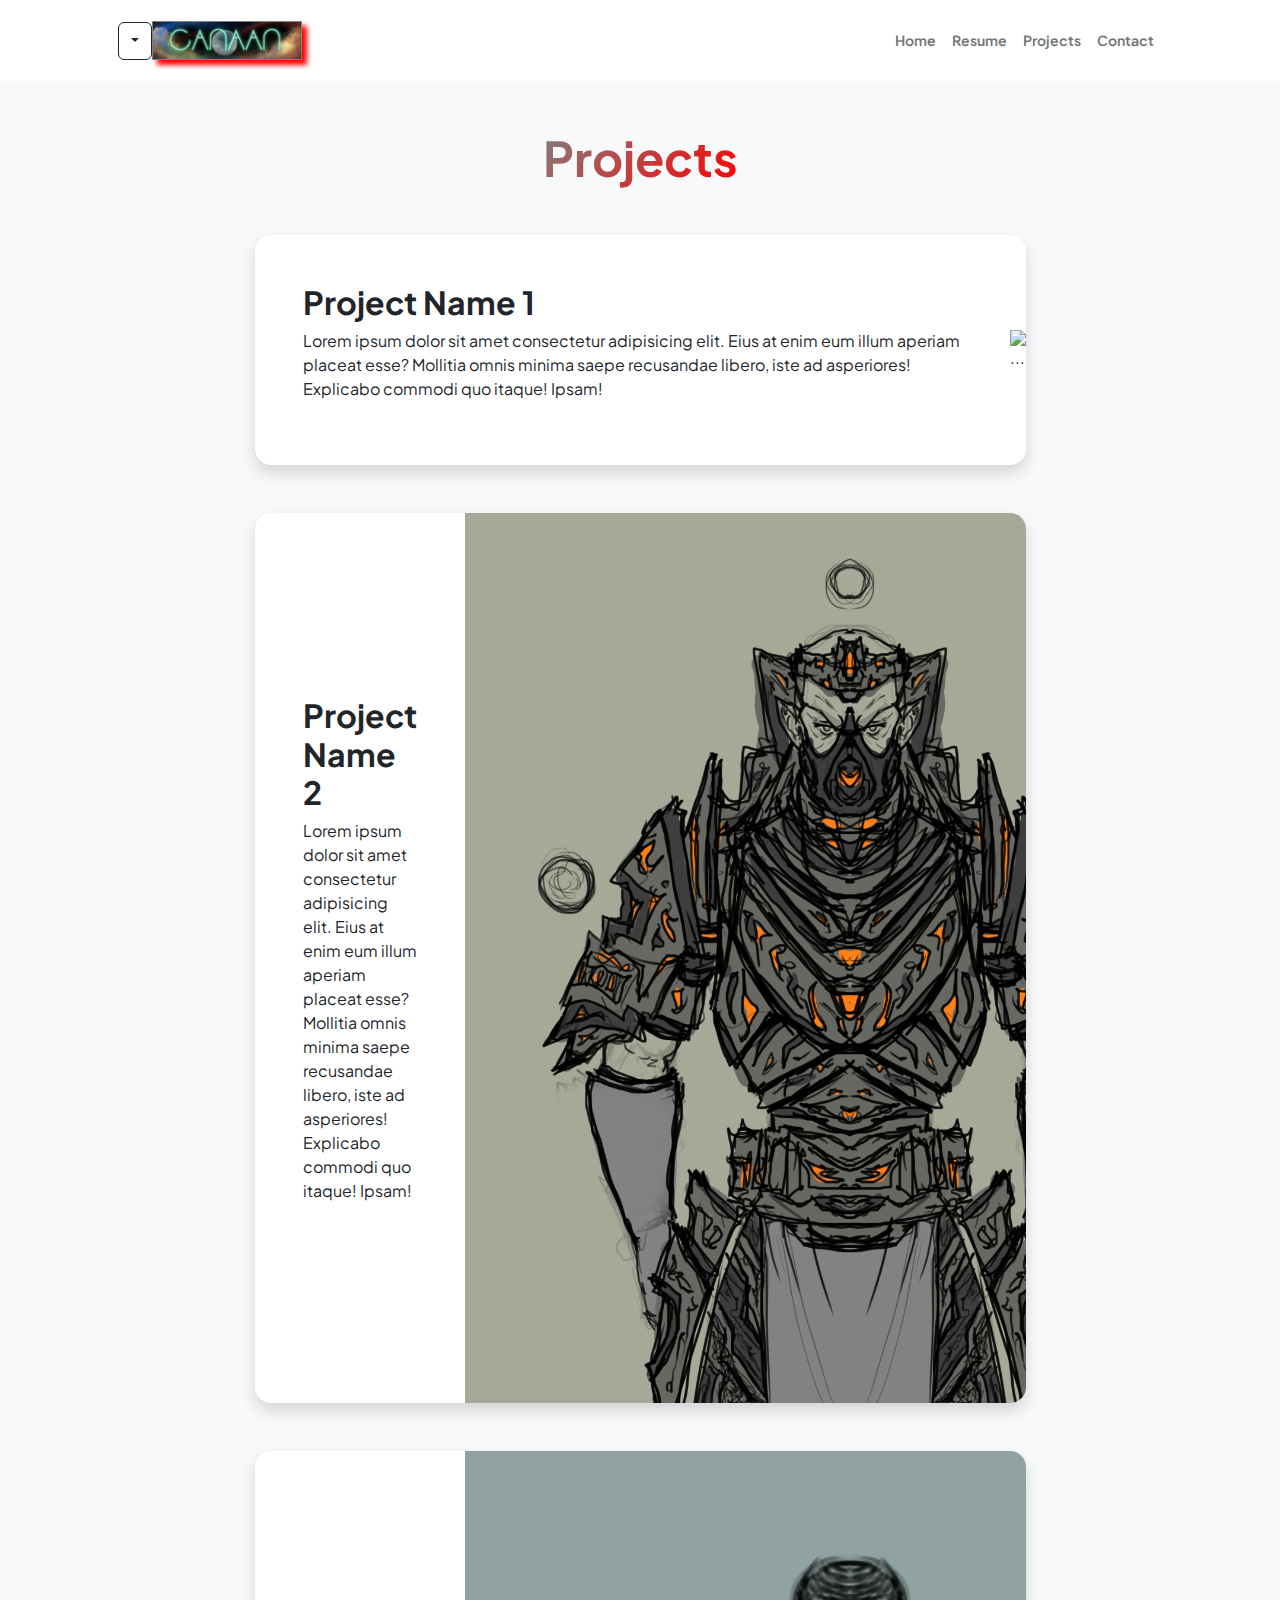
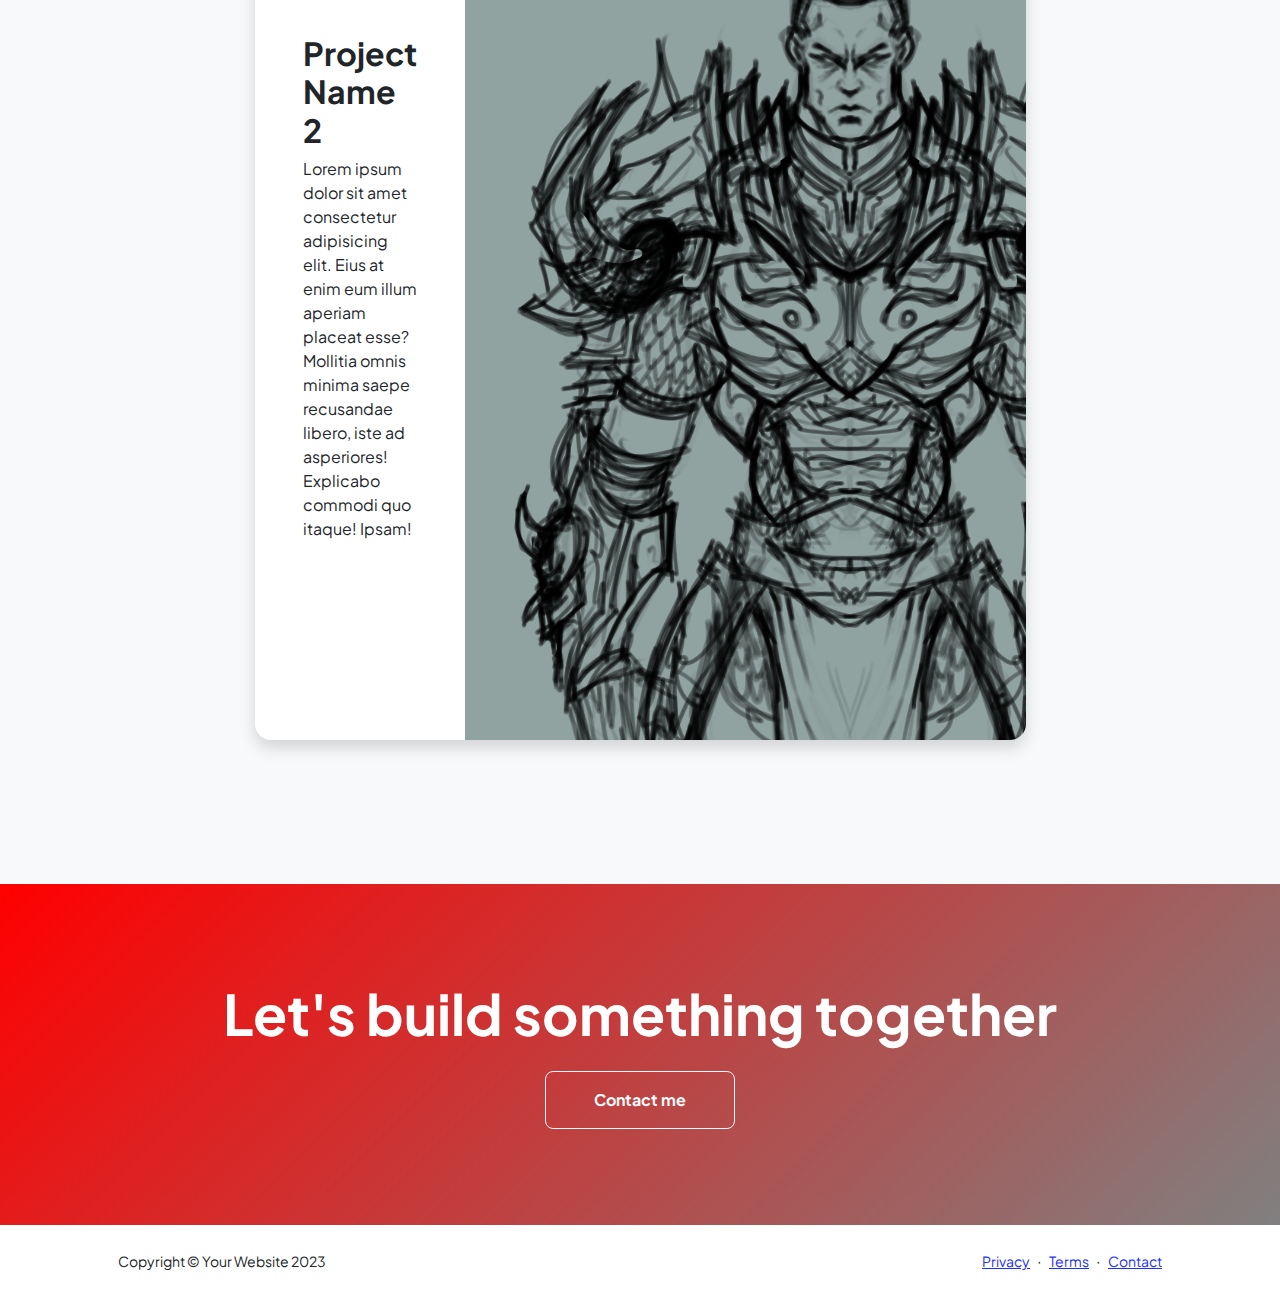
==== projects.html @ 00009ca5 "new push" ====
<!DOCTYPE html>
<html lang="en">
  <head>
    <meta charset="utf-8" />
    <meta
      name="viewport"
      content="width=device-width, initial-scale=1, shrink-to-fit=no"
    />
    <meta name="description" content="" />
    <meta name="author" content="" />
    <title>Personal - Start Bootstrap Theme</title>
    <!-- Favicon-->
    <link rel="icon" type="image/x-icon" href="assets/favicon.ico" />
    <!-- Custom Google font-->
    <link rel="preconnect" href="https://fonts.googleapis.com" />
    <link rel="preconnect" href="https://fonts.gstatic.com" crossorigin />
    <link
      href="https://fonts.googleapis.com/css2?family=Plus+Jakarta+Sans:wght@100;200;300;400;500;600;700;800;900&amp;display=swap"
      rel="stylesheet"
    />
    <!-- Bootstrap icons-->
    <link
      href="https://cdn.jsdelivr.net/npm/bootstrap-icons@1.8.1/font/bootstrap-icons.css"
      rel="stylesheet"
    />
    <!-- Core theme CSS (includes Bootstrap)-->
    <link href="style.css" rel="stylesheet" />
  </head>
  <body class="d-flex flex-column h-100 bg-light">
    <main class="flex-shrink-0">
      <!-- Navigation-->
      <nav class="navbar navbar-expand-lg navbar-light bg-white py-3">
        <div class="container px-5">
          <div class="dropdown">
            <button
              class="btn btn-outline-dark dropdown-toggle"
              type="button"
              id="dropdownMenuButton2"
              data-bs-toggle="dropdown"
              aria-expanded="false"
            ></button>
            <ul
              class="dropdown-menu dropdown-menu-dark"
              aria-labelledby="dropdownMenuButton2"
            >
              <li><a class="dropdown-item active" href="#">Action</a></li>
              <li><a class="dropdown-item" href="#">Another action</a></li>
              <li><a class="dropdown-item" href="#">Something else here</a></li>
              <li><hr class="dropdown-divider" /></li>
              <li><a class="dropdown-item" href="#">Separated link</a></li>
            </ul>
          </div>

          <a class="navbar-brand" href="index.html"
            ><span
              ><img
                width="150px"
                src="./images/RBBannerCANAAN.jpg"
                alt="Canaan"
                class="banrbtn"
              />
            </span>
          </a>
          <button
            class="navbar-toggler"
            type="button"
            data-bs-toggle="collapse"
            data-bs-target="#navbarSupportedContent"
            aria-controls="navbarSupportedContent"
            aria-expanded="false"
            aria-label="Toggle navigation"
          >
            <span class="navbar-toggler-icon"></span>
          </button>
          <div class="collapse navbar-collapse" id="navbarSupportedContent">
            <ul class="navbar-nav ms-auto mb-2 mb-lg-0 small fw-bolder">
              <li class="nav-item">
                <a class="nav-link" href="index.html">Home</a>
              </li>
              <li class="nav-item">
                <a class="nav-link" href="resume.html">Resume</a>
              </li>
              <li class="nav-item">
                <a class="nav-link" href="projects.html">Projects</a>
              </li>
              <li class="nav-item">
                <a class="nav-link" href="contact.html">Contact</a>
              </li>
            </ul>
          </div>
        </div>
      </nav>
      <!-- Projects Section-->
      <section class="py-5">
        <div class="container px-5 mb-5">
          <div class="text-center mb-5">
            <h1 class="display-5 fw-bolder mb-0">
              <span class="text-gradient d-inline">Projects</span>
            </h1>
          </div>
          <div class="row gx-5 justify-content-center">
            <div class="col-lg-11 col-xl-9 col-xxl-8">
              <!-- Project Card 1-->
              <div class="card overflow-hidden shadow rounded-4 border-0 mb-5">
                <div class="card-body p-0">
                  <div class="d-flex align-items-center">
                    <div class="p-5">
                      <h2 class="fw-bolder">Project Name 1</h2>
                      <p>
                        Lorem ipsum dolor sit amet consectetur adipisicing elit.
                        Eius at enim eum illum aperiam placeat esse? Mollitia
                        omnis minima saepe recusandae libero, iste ad
                        asperiores! Explicabo commodi quo itaque! Ipsam!
                      </p>
                    </div>
                    <img
                      class="img-fluid"
                      src="./images/fullmoon.jpg"
                      alt="..."
                    />
                  </div>
                </div>
              </div>
              <!-- Project Card 2-->
              <div class="card overflow-hidden shadow rounded-4 border-0 mb-5" width="10000000px">
                <div class="card-body p-0">
                  <div class="d-flex align-items-center">
                    <div class="p-5">
                      <h2 class="fw-bolder">Project Name 2</h2>
                      <p>
                        Lorem ipsum dolor sit amet consectetur adipisicing elit.
                        Eius at enim eum illum aperiam placeat esse? Mollitia
                        omnis minima saepe recusandae libero, iste ad
                        asperiores! Explicabo commodi quo itaque! Ipsam!
                      </p>
                    </div>
                    <img
                      class="img-fluid"
                      src="./images/p1.jpg"
                      alt="..."

                    />
                  </div>
                </div>
              </div>

              <!-- Project Card 3-->
              <div class="card overflow-hidden shadow rounded-4 border-0 mb-5">
                <div class="card-body p-0">
                  <div class="d-flex align-items-center">
                    <div class="p-5">
                      <h2 class="fw-bolder">Project Name 2</h2>
                      <p>
                        Lorem ipsum dolor sit amet consectetur adipisicing elit.
                        Eius at enim eum illum aperiam placeat esse? Mollitia
                        omnis minima saepe recusandae libero, iste ad
                        asperiores! Explicabo commodi quo itaque! Ipsam!
                      </p>
                    </div>
                    <img
                      class="img-fluid"
                      src="./images/p2.jpg"
                      alt="..."
                    />
                  </div>
                </div>
              </div>

            </div>
          </div>
        </div>
      </section>
      <!-- Call to action section-->
      <section class="py-5 bg-gradient-primary-to-secondary text-white">
        <div class="container px-5 my-5">
          <div class="text-center">
            <h2 class="display-4 fw-bolder mb-4">
              Let's build something together
            </h2>
            <a
              class="btn btn-outline-light btn-lg px-5 py-3 fs-6 fw-bolder"
              href="contact.html"
              >Contact me</a
            >
          </div>
        </div>
      </section>
    </main>
    <!-- Footer-->
    <footer class="bg-white py-4 mt-auto">
      <div class="container px-5">
        <div
          class="row align-items-center justify-content-between flex-column flex-sm-row"
        >
          <div class="col-auto">
            <div class="small m-0">Copyright &copy; Your Website 2023</div>
          </div>
          <div class="col-auto">
            <a class="small" href="#!">Privacy</a>
            <span class="mx-1">&middot;</span>
            <a class="small" href="#!">Terms</a>
            <span class="mx-1">&middot;</span>
            <a class="small" href="#!">Contact</a>
          </div>
        </div>
      </div>
    </footer>
    <!-- Bootstrap core JS-->
    <script src="https://cdn.jsdelivr.net/npm/bootstrap@5.2.3/dist/js/bootstrap.bundle.min.js"></script>
    <!-- Core theme JS-->
    <script src="js/scripts.js"></script>
  </body>
</html>
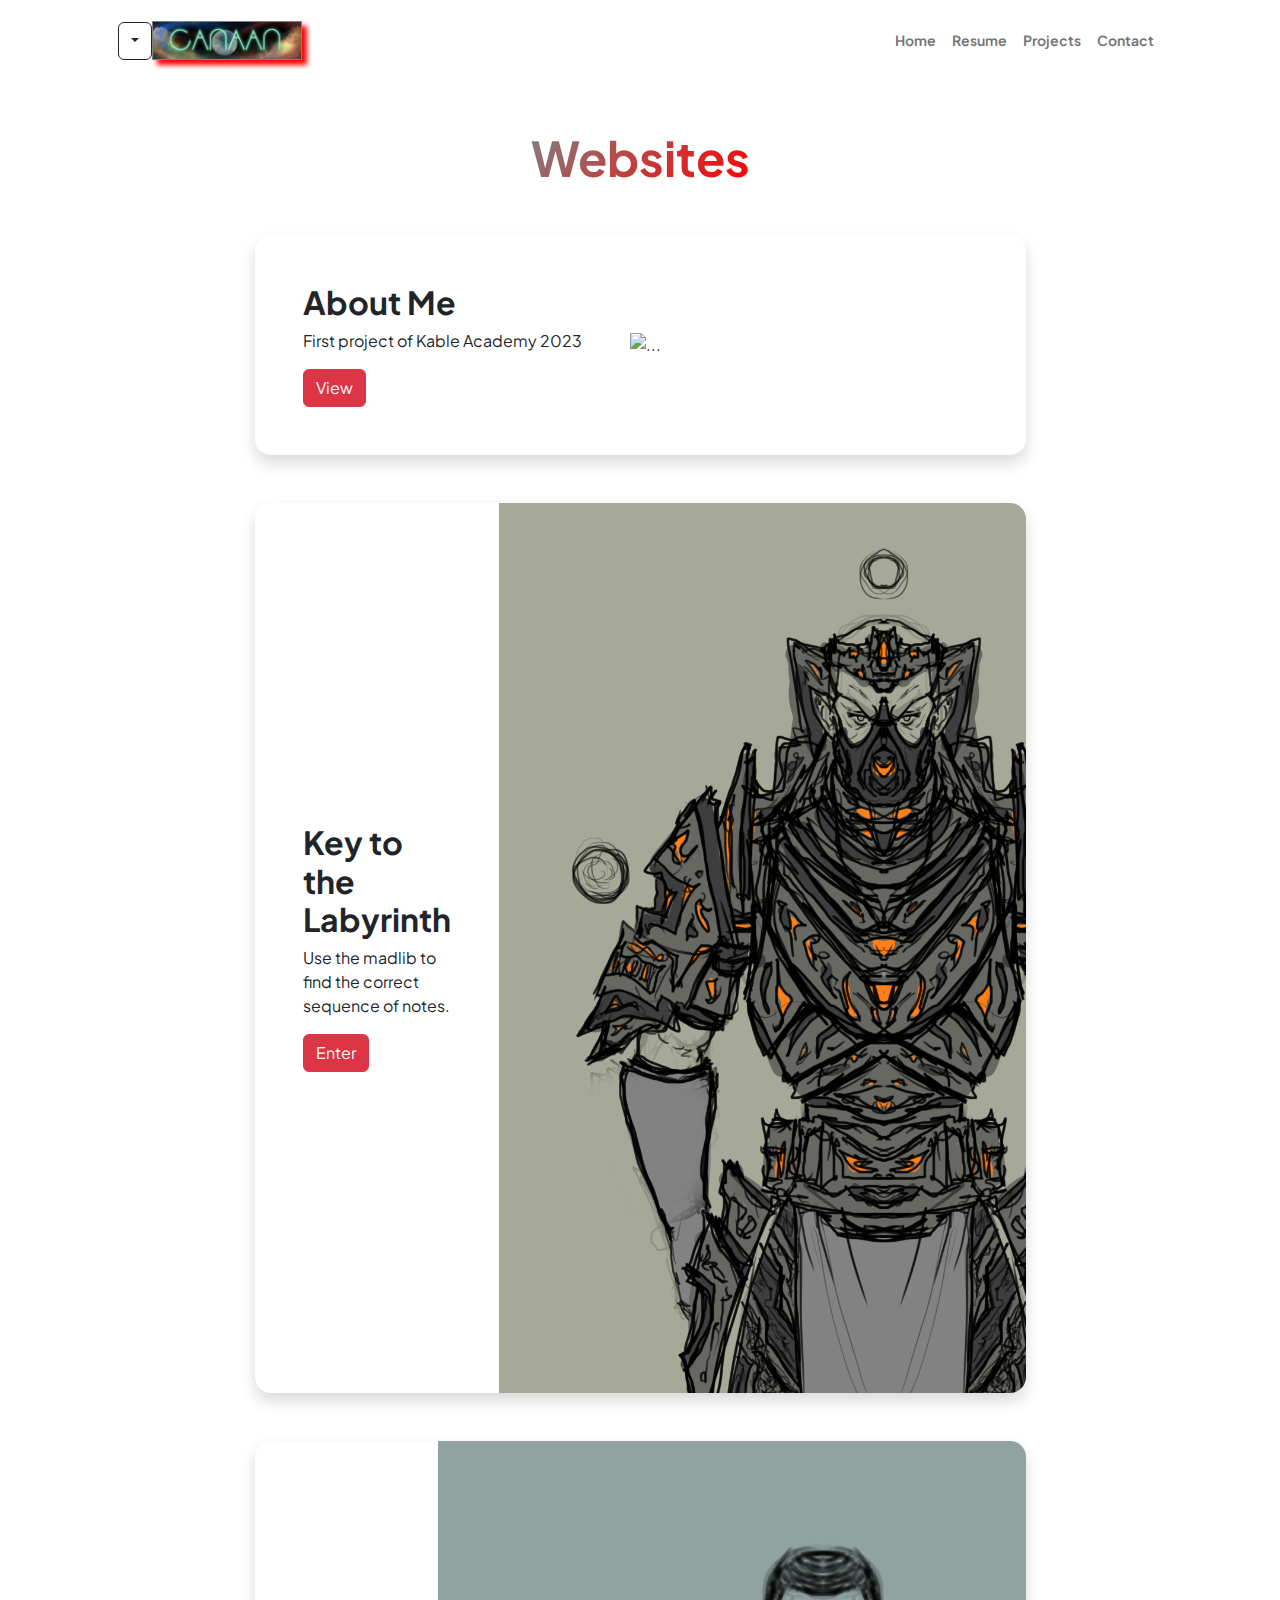
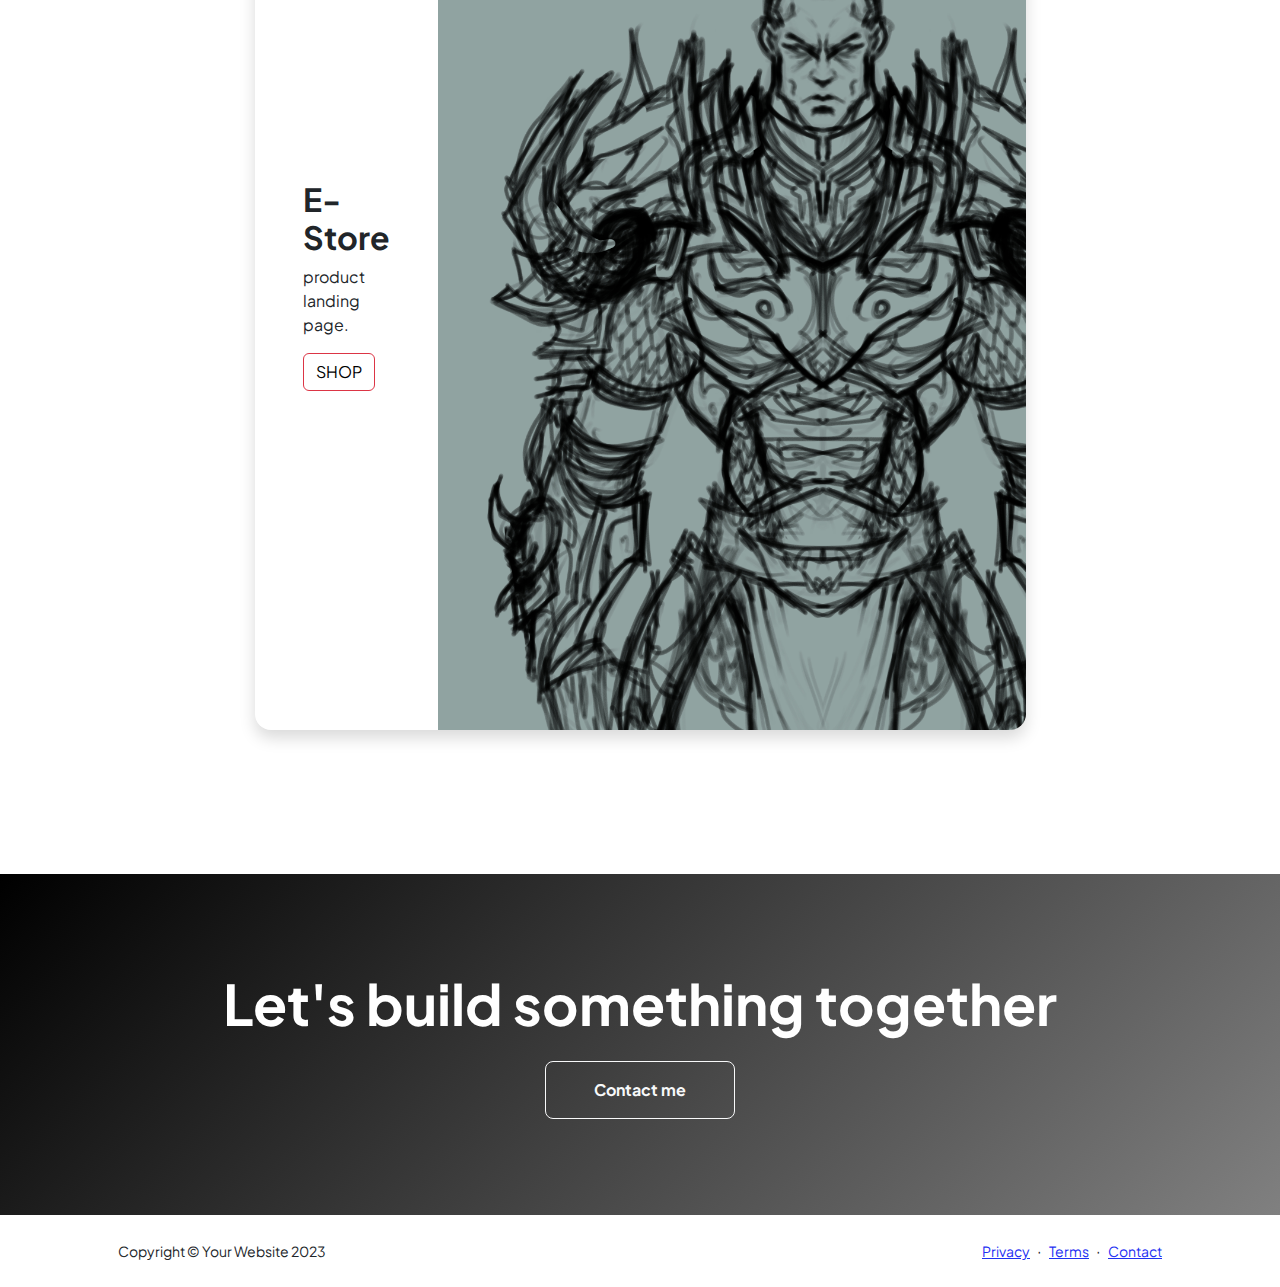
==== commit 02555b97: "05/08/23" ====
--- a/projects.html
+++ b/projects.html
@@ -1,213 +1,248 @@
 <!DOCTYPE html>
 <html lang="en">
-  <head>
-    <meta charset="utf-8" />
-    <meta
-      name="viewport"
-      content="width=device-width, initial-scale=1, shrink-to-fit=no"
-    />
-    <meta name="description" content="" />
-    <meta name="author" content="" />
-    <title>Personal - Start Bootstrap Theme</title>
-    <!-- Favicon-->
-    <link rel="icon" type="image/x-icon" href="assets/favicon.ico" />
-    <!-- Custom Google font-->
-    <link rel="preconnect" href="https://fonts.googleapis.com" />
-    <link rel="preconnect" href="https://fonts.gstatic.com" crossorigin />
-    <link
-      href="https://fonts.googleapis.com/css2?family=Plus+Jakarta+Sans:wght@100;200;300;400;500;600;700;800;900&amp;display=swap"
-      rel="stylesheet"
-    />
-    <!-- Bootstrap icons-->
-    <link
-      href="https://cdn.jsdelivr.net/npm/bootstrap-icons@1.8.1/font/bootstrap-icons.css"
-      rel="stylesheet"
-    />
-    <!-- Core theme CSS (includes Bootstrap)-->
-    <link href="style.css" rel="stylesheet" />
-  </head>
-  <body class="d-flex flex-column h-100 bg-light">
-    <main class="flex-shrink-0">
-      <!-- Navigation-->
-      <nav class="navbar navbar-expand-lg navbar-light bg-white py-3">
-        <div class="container px-5">
+<head>
+  <meta charset="utf-8" />
+  <meta name="viewport" content="width=device-width, initial-scale=1, shrink-to-fit=no" />
+  <meta name="description" content="" />
+  <meta name="author" content="" />
+  <title>Personal - Start Bootstrap Theme</title>
+  <!-- Favicon-->
+  <link rel="icon" type="image/x-icon" href="assets/favicon.ico" />
+  <!-- Custom Google font-->
+  <link rel="preconnect" href="https://fonts.googleapis.com" />
+  <link rel="preconnect" href="https://fonts.gstatic.com" crossorigin />
+  <link
+    href="https://fonts.googleapis.com/css2?family=Plus+Jakarta+Sans:wght@100;200;300;400;500;600;700;800;900&amp;display=swap"
+    rel="stylesheet" />
+  <!-- Bootstrap icons-->
+  <link href="https://cdn.jsdelivr.net/npm/bootstrap-icons@1.8.1/font/bootstrap-icons.css" rel="stylesheet" />
+  <!-- Core theme CSS (includes Bootstrap)-->
+  <link href="style.css" rel="stylesheet" />
+</head>
+<body class="d-flex flex-column h-100">
+  <main class="flex-shrink-0" style="background: url(./images/fullmoon.jpg);">
+    <!-- Navigation-->
+    <nav class="navbar navbar-expand-lg navbar-light bg-white py-3">
+      <div class="container px-5">
+        <div class="list-group">
           <div class="dropdown">
-            <button
-              class="btn btn-outline-dark dropdown-toggle"
-              type="button"
-              id="dropdownMenuButton2"
-              data-bs-toggle="dropdown"
-              aria-expanded="false"
-            ></button>
-            <ul
-              class="dropdown-menu dropdown-menu-dark"
-              aria-labelledby="dropdownMenuButton2"
-            >
-              <li><a class="dropdown-item active" href="#">Action</a></li>
-              <li><a class="dropdown-item" href="#">Another action</a></li>
-              <li><a class="dropdown-item" href="#">Something else here</a></li>
-              <li><hr class="dropdown-divider" /></li>
-              <li><a class="dropdown-item" href="#">Separated link</a></li>
+            <button class="btn btn-outline-dark dropdown-toggle" type="button" id="dropdownMenuButton2"
+              data-bs-toggle="dropdown" aria-expanded="false"></button>
+            <ul class="dropdown-menu dropdown-menu-dark  " aria-labelledby="dropdownMenuButton2">
+              <li><a class="dropdown-item nav-link active"  data-bs-toggle="list" href="#websites" data-toggle="tab" role="tab">Websites</a>
+              </li>
+              <li><a class="dropdown-item nav-link "  data-bs-toggle="list" href="#artwork" data-toggle="tab" role="tab">Artwork</a></li>
             </ul>
           </div>
-
-          <a class="navbar-brand" href="index.html"
-            ><span
-              ><img
-                width="150px"
-                src="./images/RBBannerCANAAN.jpg"
-                alt="Canaan"
-                class="banrbtn"
-              />
-            </span>
-          </a>
-          <button
-            class="navbar-toggler"
-            type="button"
-            data-bs-toggle="collapse"
-            data-bs-target="#navbarSupportedContent"
-            aria-controls="navbarSupportedContent"
-            aria-expanded="false"
-            aria-label="Toggle navigation"
-          >
-            <span class="navbar-toggler-icon"></span>
-          </button>
-          <div class="collapse navbar-collapse" id="navbarSupportedContent">
-            <ul class="navbar-nav ms-auto mb-2 mb-lg-0 small fw-bolder">
-              <li class="nav-item">
-                <a class="nav-link" href="index.html">Home</a>
-              </li>
-              <li class="nav-item">
-                <a class="nav-link" href="resume.html">Resume</a>
-              </li>
-              <li class="nav-item">
-                <a class="nav-link" href="projects.html">Projects</a>
-              </li>
-              <li class="nav-item">
-                <a class="nav-link" href="contact.html">Contact</a>
-              </li>
-            </ul>
+        </div>
+        <a class="navbar-brand" href="index.html"><span><img width="150px" src="./images/RBBannerCANAAN.jpg"
+              alt="Canaan" class="banrbtn" />
+          </span>
+        </a>
+        <button class="navbar-toggler" type="button" data-bs-toggle="collapse" data-bs-target="#navbarSupportedContent"
+          aria-controls="navbarSupportedContent" aria-expanded="false" aria-label="Toggle navigation">
+          <span class="navbar-toggler-icon"></span>
+        </button>
+        <div class="collapse navbar-collapse" id="navbarSupportedContent">
+          <ul class="navbar-nav ms-auto mb-2 mb-lg-0 small fw-bolder">
+            <li class="nav-item">
+              <a class="nav-link" href="index.html">Home</a>
+            </li>
+            <li class="nav-item">
+              <a class="nav-link" href="resume.html">Resume</a>
+            </li>
+            <li class="nav-item">
+              <a class="nav-link" href="projects.html">Projects</a>
+            </li>
+            <li class="nav-item">
+              <a class="nav-link" href="contact.html">Contact</a>
+            </li>
+          </ul>
+        </div>
+      </div>
+    </nav>
+    <!-- Projects Section-->
+    <section class="py-5">
+      <div class="container px-5 mb-5">
+        <div class="tab-content">
+            <!-- website start -->
+          <div class="tab-pane active" id="websites" role="tabpanel">
+            <div class="text-center mb-5">
+              <h1 class="display-5 fw-bolder mb-0">
+                <span class="text-gradient d-inline">Websites</span>
+              </h1>
+            </div>
+            <div class="row gx-5 justify-content-center">
+              <div class="col-lg-11 col-xl-9 col-xxl-8">
+                <!-- Project Card 1-->
+                <div class="card overflow-hidden shadow rounded-4 border-0 mb-5">
+                  <div class="card-body p-0">
+                    <div class="d-flex align-items-center">
+                      <div class="p-5">
+                        <h2 class="fw-bolder">About Me</h2>
+                        <p>
+                          First project of Kable Academy 2023
+                        </p>
+                        <a href="https://artofcjc.github.io/aboutMe/"><button class="btn btn-danger projectbutton">View</button></a>
+                      </div>
+                      <img class="img-fluid" src="./images/fullmoon.jpg" alt="..." />
+                    </div>
+                  </div>
+                </div>
+                <!-- Project Card 2-->
+                <div class="card overflow-hidden shadow rounded-4 border-0 mb-5" width="10000000px">
+                  <div class="card-body p-0">
+                    <div class="d-flex align-items-center">
+                      <div class="p-5">
+                        <h2 class="fw-bolder">Key to the Labyrinth</h2>
+                        <p>
+                          Use the madlib to find the correct sequence of notes.
+                        </p>
+                        <a href="https://artofcjc.github.io/madlib/"><button class="btn btn-danger projectbutton">Enter</button></a>
+                      </div>
+                      <img class="img-fluid" src="./images/p1.jpg" alt="..." />
+                    </div>
+                  </div>
+                </div>
+                <!-- Project Card 3-->
+                <div class="card overflow-hidden shadow rounded-4 border-0 mb-5">
+                  <div class="card-body p-0">
+                    <div class="d-flex align-items-center">
+                      <div class="p-5">
+                        <h2 class="fw-bolder">E-Store</h2>
+                        <p>
+                          product landing page.
+                        </p>
+                        <a href="https://artofcjc.github.io/Product-Landing-Page/"><button class="btn btn-outline-danger text-secondary projectbutton">SHOP</button></a>
+                      </div>
+                      <img class="img-fluid" src="./images/p2.jpg" alt="..." />
+                    </div>
+                  </div>
+                </div>
+              </div>
+            </div>
           </div>
-        </div>
-      </nav>
-      <!-- Projects Section-->
-      <section class="py-5">
-        <div class="container px-5 mb-5">
-          <div class="text-center mb-5">
-            <h1 class="display-5 fw-bolder mb-0">
-              <span class="text-gradient d-inline">Projects</span>
-            </h1>
+          <!-- websites end -->
+          <!-- artwork start -->
+          <div class="tab-pane" id="artwork" role="tabpanel">
+            <div class="text-center mb-5">
+              <h1 class="display-5 fw-bolder mb-0">
+                <span class="text-gradient d-inline">Artwork</span>
+              </h1>
+            </div>
+            <div class="row gx-5 justify-content-center">
+              <div class="col-lg-11 col-xl-9 col-xxl-8">
+                <!-- Project Card 1-->
+                <div class="card overflow-hidden shadow rounded-4 border-0 mb-5">
+                  <div class="card-body p-0">
+                    <div class="d-flex align-items-center">
+                      <div class="p-5">
+                        <h2 class="fw-bolder">Project Name 1</h2>
+                        <p>
+                          Lorem ipsum dolor sit amet consectetur adipisicing elit.
+                          Eius at enim eum illum aperiam placeat esse? Mollitia
+                          omnis minima saepe recusandae libero, iste ad
+                          asperiores! Explicabo commodi quo itaque! Ipsam!
+                        </p>
+                      </div>
+                      <img class="img-fluid" src="./images/fullmoon.jpg" alt="..." />
+                    </div>
+                  </div>
+                </div>
+                <!-- Project Card 2-->
+                <div class="card overflow-hidden shadow rounded-4 border-0 mb-5">
+                  <div class="card-body p-0">
+                    <div class="d-flex align-items-center">
+                      <div class="p-5">
+                        <h2 class="fw-bolder">Project Name 2</h2>
+                        <p>
+                          Lorem ipsum dolor sit amet consectetur adipisicing elit.
+                          Eius at enim eum illum aperiam placeat esse? Mollitia
+                          omnis minima saepe recusandae libero, iste ad
+                          asperiores! Explicabo commodi quo itaque! Ipsam!
+                        </p>
+                      </div>
+                      <img class="img-fluid" src="./images/p1.jpg" alt="..." />
+                    </div>
+                  </div>
+                </div>
+                <!-- Project Card 3-->
+                <div class="card overflow-hidden shadow rounded-4 border-0 mb-5">
+                  <div class="card-body p-0">
+                    <div class="d-flex align-items-center">
+                      <div class="p-5">
+                        <h2 class="fw-bolder">Project Name 2</h2>
+                        <p>
+                          Lorem ipsum dolor sit amet consectetur adipisicing elit.
+                          Eius at enim eum illum aperiam placeat esse? Mollitia
+                          omnis minima saepe recusandae libero, iste ad
+                          asperiores! Explicabo commodi quo itaque! Ipsam!
+                        </p>
+                      </div>
+                      <img class="img-fluid" src="" alt="..." />
+                    </div>
+                  </div>
+                </div>
+              </div>
+            </div>
           </div>
-          <div class="row gx-5 justify-content-center">
-            <div class="col-lg-11 col-xl-9 col-xxl-8">
-              <!-- Project Card 1-->
-              <div class="card overflow-hidden shadow rounded-4 border-0 mb-5">
-                <div class="card-body p-0">
-                  <div class="d-flex align-items-center">
-                    <div class="p-5">
-                      <h2 class="fw-bolder">Project Name 1</h2>
-                      <p>
-                        Lorem ipsum dolor sit amet consectetur adipisicing elit.
-                        Eius at enim eum illum aperiam placeat esse? Mollitia
-                        omnis minima saepe recusandae libero, iste ad
-                        asperiores! Explicabo commodi quo itaque! Ipsam!
-                      </p>
-                    </div>
-                    <img
-                      class="img-fluid"
-                      src="./images/fullmoon.jpg"
-                      alt="..."
-                    />
-                  </div>
-                </div>
-              </div>
-              <!-- Project Card 2-->
-              <div class="card overflow-hidden shadow rounded-4 border-0 mb-5" width="10000000px">
-                <div class="card-body p-0">
-                  <div class="d-flex align-items-center">
-                    <div class="p-5">
-                      <h2 class="fw-bolder">Project Name 2</h2>
-                      <p>
-                        Lorem ipsum dolor sit amet consectetur adipisicing elit.
-                        Eius at enim eum illum aperiam placeat esse? Mollitia
-                        omnis minima saepe recusandae libero, iste ad
-                        asperiores! Explicabo commodi quo itaque! Ipsam!
-                      </p>
-                    </div>
-                    <img
-                      class="img-fluid"
-                      src="./images/p1.jpg"
-                      alt="..."
-
-                    />
-                  </div>
-                </div>
-              </div>
-
-              <!-- Project Card 3-->
-              <div class="card overflow-hidden shadow rounded-4 border-0 mb-5">
-                <div class="card-body p-0">
-                  <div class="d-flex align-items-center">
-                    <div class="p-5">
-                      <h2 class="fw-bolder">Project Name 2</h2>
-                      <p>
-                        Lorem ipsum dolor sit amet consectetur adipisicing elit.
-                        Eius at enim eum illum aperiam placeat esse? Mollitia
-                        omnis minima saepe recusandae libero, iste ad
-                        asperiores! Explicabo commodi quo itaque! Ipsam!
-                      </p>
-                    </div>
-                    <img
-                      class="img-fluid"
-                      src="./images/p2.jpg"
-                      alt="..."
-                    />
-                  </div>
-                </div>
-              </div>
-
-            </div>
-          </div>
-        </div>
-      </section>
-      <!-- Call to action section-->
-      <section class="py-5 bg-gradient-primary-to-secondary text-white">
-        <div class="container px-5 my-5">
-          <div class="text-center">
-            <h2 class="display-4 fw-bolder mb-4">
-              Let's build something together
-            </h2>
-            <a
-              class="btn btn-outline-light btn-lg px-5 py-3 fs-6 fw-bolder"
-              href="contact.html"
-              >Contact me</a
-            >
-          </div>
-        </div>
-      </section>
-    </main>
-    <!-- Footer-->
-    <footer class="bg-white py-4 mt-auto">
-      <div class="container px-5">
-        <div
-          class="row align-items-center justify-content-between flex-column flex-sm-row"
-        >
-          <div class="col-auto">
-            <div class="small m-0">Copyright &copy; Your Website 2023</div>
-          </div>
-          <div class="col-auto">
-            <a class="small" href="#!">Privacy</a>
-            <span class="mx-1">&middot;</span>
-            <a class="small" href="#!">Terms</a>
-            <span class="mx-1">&middot;</span>
-            <a class="small" href="#!">Contact</a>
-          </div>
-        </div>
-      </div>
-    </footer>
-    <!-- Bootstrap core JS-->
-    <script src="https://cdn.jsdelivr.net/npm/bootstrap@5.2.3/dist/js/bootstrap.bundle.min.js"></script>
-    <!-- Core theme JS-->
-    <script src="js/scripts.js"></script>
-  </body>
+          <!-- artwork end -->
+        </div>
+      </div>
+    </section>
+    <!-- Call to action section-->
+    <section class="py-5 bg-gradient-primary-to-secondary text-white">
+      <div class="container px-5 my-5">
+        <div class="text-center">
+          <h2 class="display-4 fw-bolder mb-4">
+            Let's build something together
+          </h2>
+          <a class="btn btn-outline-light btn-lg px-5 py-3 fs-6 fw-bolder" href="contact.html">Contact me</a>
+        </div>
+      </div>
+    </section>
+  </main>
+  <!-- Footer-->
+  <footer class="bg-white py-4 mt-auto">
+    <div class="container px-5">
+      <div class="row align-items-center justify-content-between flex-column flex-sm-row">
+        <div class="col-auto">
+          <div class="small m-0">Copyright &copy; Your Website 2023</div>
+        </div>
+        <div class="col-auto">
+          <a class="small" href="#!">Privacy</a>
+          <span class="mx-1">&middot;</span>
+          <a class="small" href="#!">Terms</a>
+          <span class="mx-1">&middot;</span>
+          <a class="small" href="#!">Contact</a>
+        </div>
+      </div>
+    </div>
+  </footer>
+  <!-- Bootstrap core JS-->
+  <script src="https://cdn.jsdelivr.net/npm/bootstrap@5.2.3/dist/js/bootstrap.bundle.min.js"></script>
+  <!-- Core theme JS-->
+  <script src="js/scripts.js"></script>
+</body>
 </html>
+
+
+
+
+
+
+
+
+
+
+
+
+
+
+
+
+
+
+
+
+
